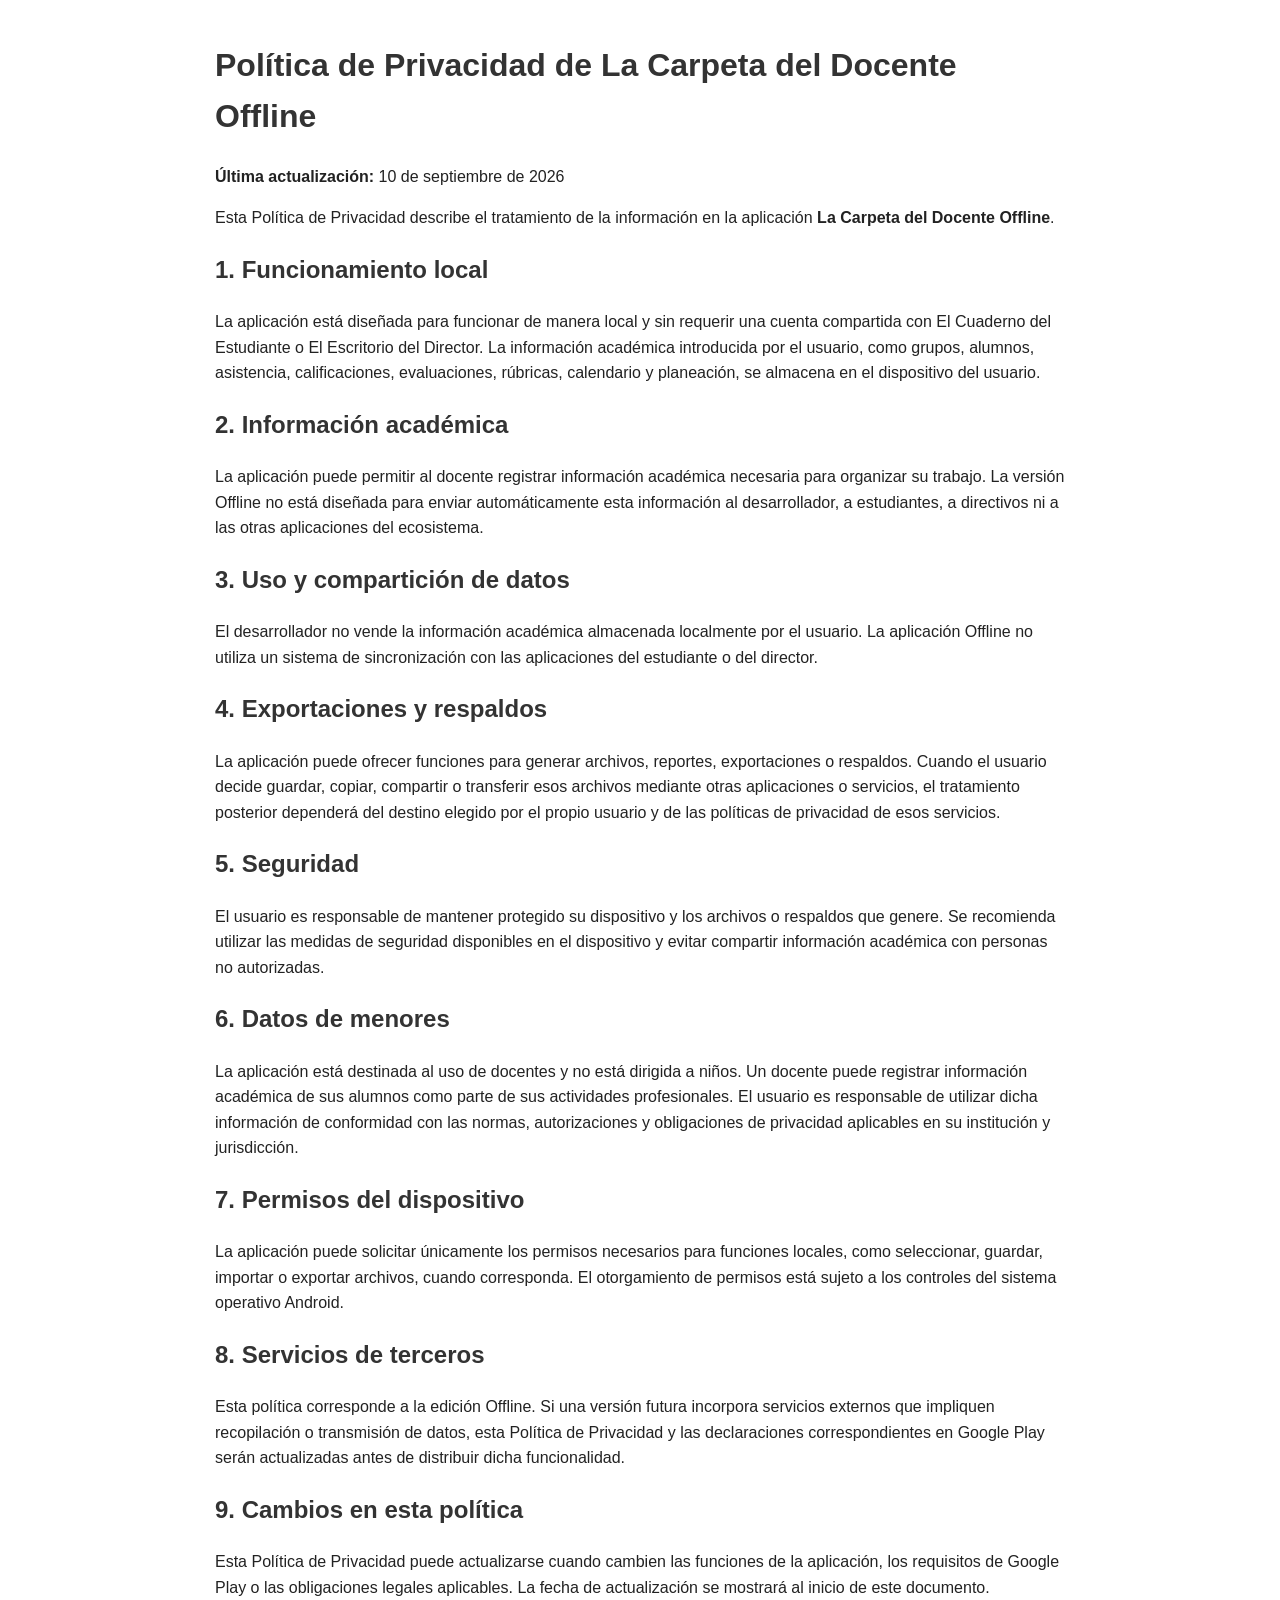
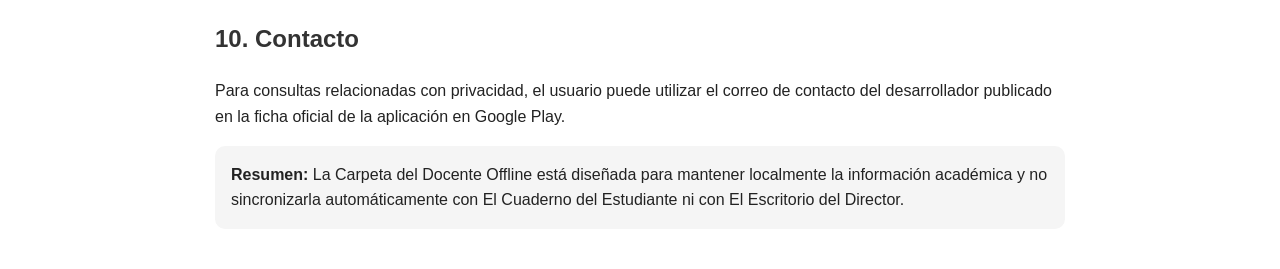
==== privacy-policy.html @ a7ffdde9 "Add privacy policy for Google Play" ====
<!doctype html>
<html lang="es">
<head>
<meta charset="utf-8">
<meta name="viewport" content="width=device-width,initial-scale=1">
<title>Política de Privacidad - La Carpeta del Docente Offline</title>
<style>body{font-family:Arial,sans-serif;max-width:850px;margin:40px auto;padding:0 20px;line-height:1.6;color:#222}h1,h2{color:#333}.box{background:#f5f5f5;padding:16px;border-radius:10px}</style>
</head>
<body>
<h1>Política de Privacidad de La Carpeta del Docente Offline</h1>
<p><strong>Última actualización:</strong> 10 de septiembre de 2026</p>
<p>Esta Política de Privacidad describe el tratamiento de la información en la aplicación <strong>La Carpeta del Docente Offline</strong>.</p>
<h2>1. Funcionamiento local</h2>
<p>La aplicación está diseñada para funcionar de manera local y sin requerir una cuenta compartida con El Cuaderno del Estudiante o El Escritorio del Director. La información académica introducida por el usuario, como grupos, alumnos, asistencia, calificaciones, evaluaciones, rúbricas, calendario y planeación, se almacena en el dispositivo del usuario.</p>
<h2>2. Información académica</h2>
<p>La aplicación puede permitir al docente registrar información académica necesaria para organizar su trabajo. La versión Offline no está diseñada para enviar automáticamente esta información al desarrollador, a estudiantes, a directivos ni a las otras aplicaciones del ecosistema.</p>
<h2>3. Uso y compartición de datos</h2>
<p>El desarrollador no vende la información académica almacenada localmente por el usuario. La aplicación Offline no utiliza un sistema de sincronización con las aplicaciones del estudiante o del director.</p>
<h2>4. Exportaciones y respaldos</h2>
<p>La aplicación puede ofrecer funciones para generar archivos, reportes, exportaciones o respaldos. Cuando el usuario decide guardar, copiar, compartir o transferir esos archivos mediante otras aplicaciones o servicios, el tratamiento posterior dependerá del destino elegido por el propio usuario y de las políticas de privacidad de esos servicios.</p>
<h2>5. Seguridad</h2>
<p>El usuario es responsable de mantener protegido su dispositivo y los archivos o respaldos que genere. Se recomienda utilizar las medidas de seguridad disponibles en el dispositivo y evitar compartir información académica con personas no autorizadas.</p>
<h2>6. Datos de menores</h2>
<p>La aplicación está destinada al uso de docentes y no está dirigida a niños. Un docente puede registrar información académica de sus alumnos como parte de sus actividades profesionales. El usuario es responsable de utilizar dicha información de conformidad con las normas, autorizaciones y obligaciones de privacidad aplicables en su institución y jurisdicción.</p>
<h2>7. Permisos del dispositivo</h2>
<p>La aplicación puede solicitar únicamente los permisos necesarios para funciones locales, como seleccionar, guardar, importar o exportar archivos, cuando corresponda. El otorgamiento de permisos está sujeto a los controles del sistema operativo Android.</p>
<h2>8. Servicios de terceros</h2>
<p>Esta política corresponde a la edición Offline. Si una versión futura incorpora servicios externos que impliquen recopilación o transmisión de datos, esta Política de Privacidad y las declaraciones correspondientes en Google Play serán actualizadas antes de distribuir dicha funcionalidad.</p>
<h2>9. Cambios en esta política</h2>
<p>Esta Política de Privacidad puede actualizarse cuando cambien las funciones de la aplicación, los requisitos de Google Play o las obligaciones legales aplicables. La fecha de actualización se mostrará al inicio de este documento.</p>
<h2>10. Contacto</h2>
<p>Para consultas relacionadas con privacidad, el usuario puede utilizar el correo de contacto del desarrollador publicado en la ficha oficial de la aplicación en Google Play.</p>
<div class="box"><strong>Resumen:</strong> La Carpeta del Docente Offline está diseñada para mantener localmente la información académica y no sincronizarla automáticamente con El Cuaderno del Estudiante ni con El Escritorio del Director.</div>
</body>
</html>
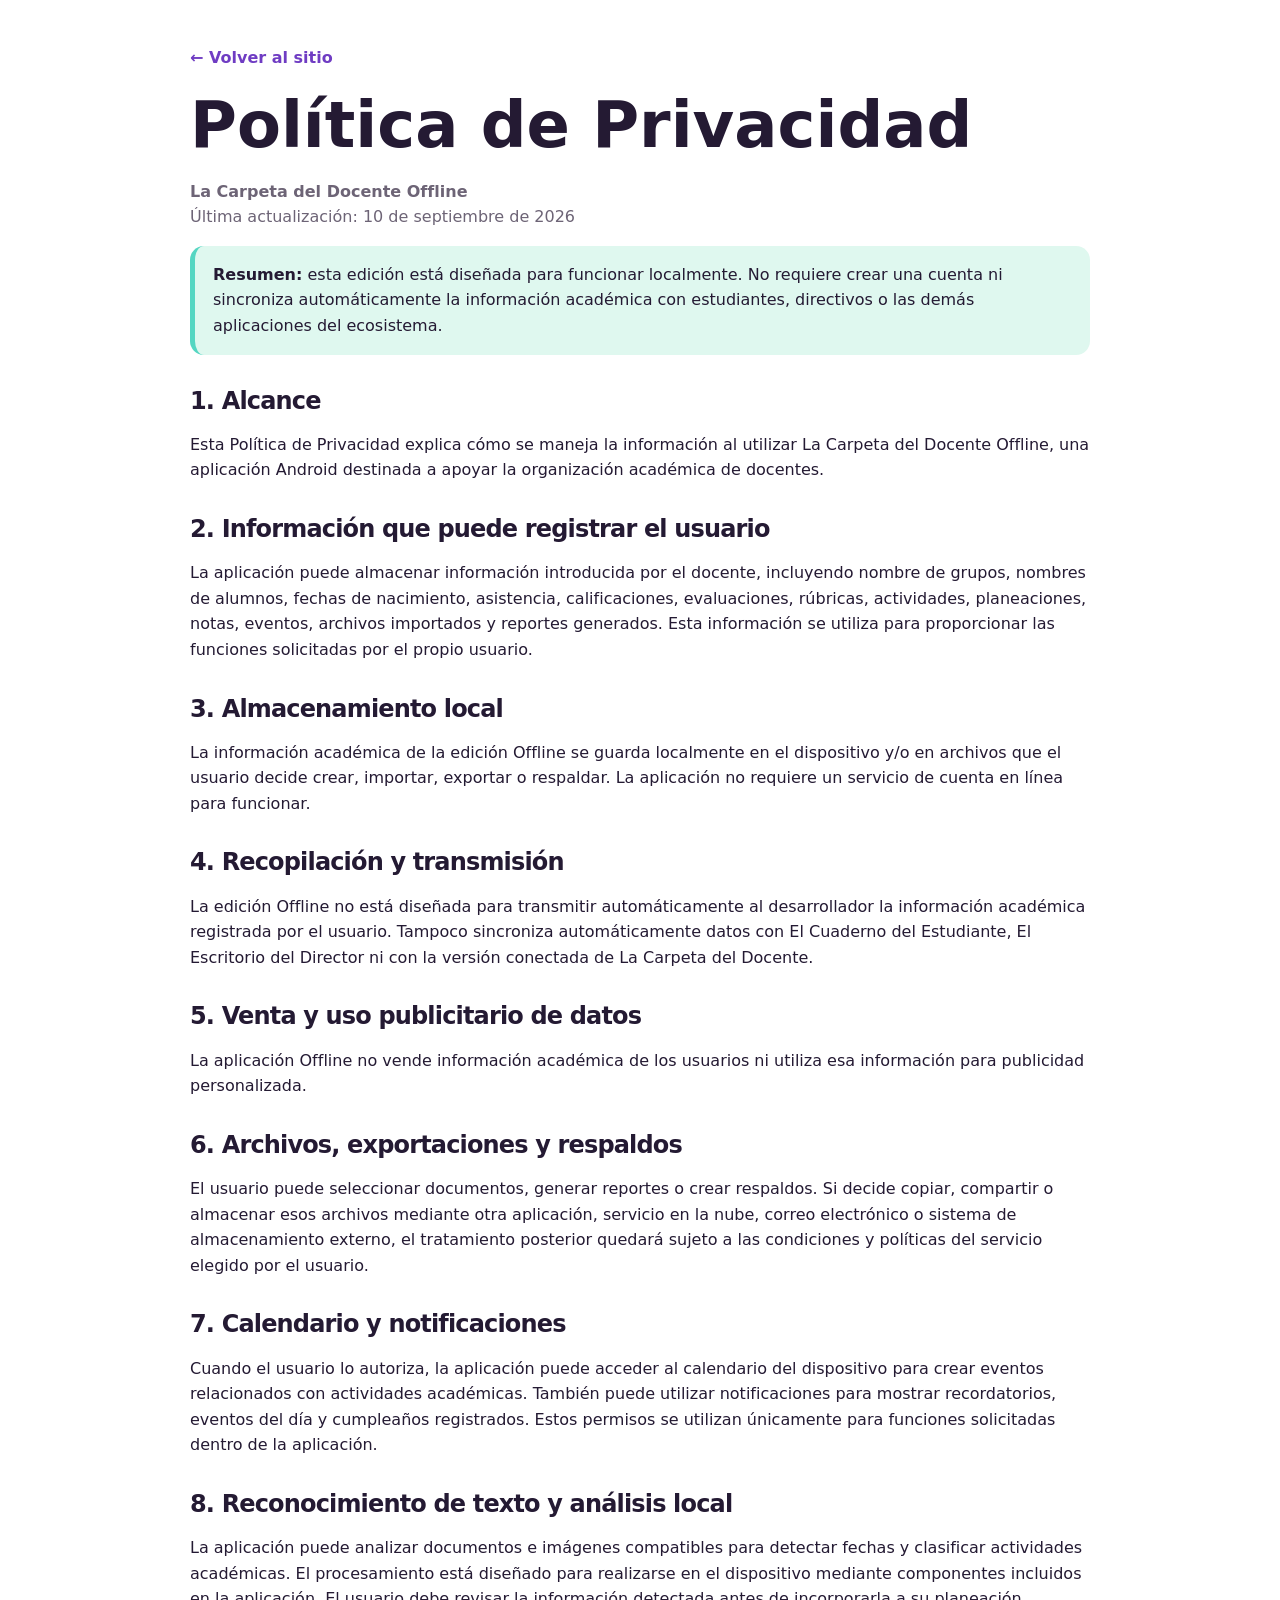
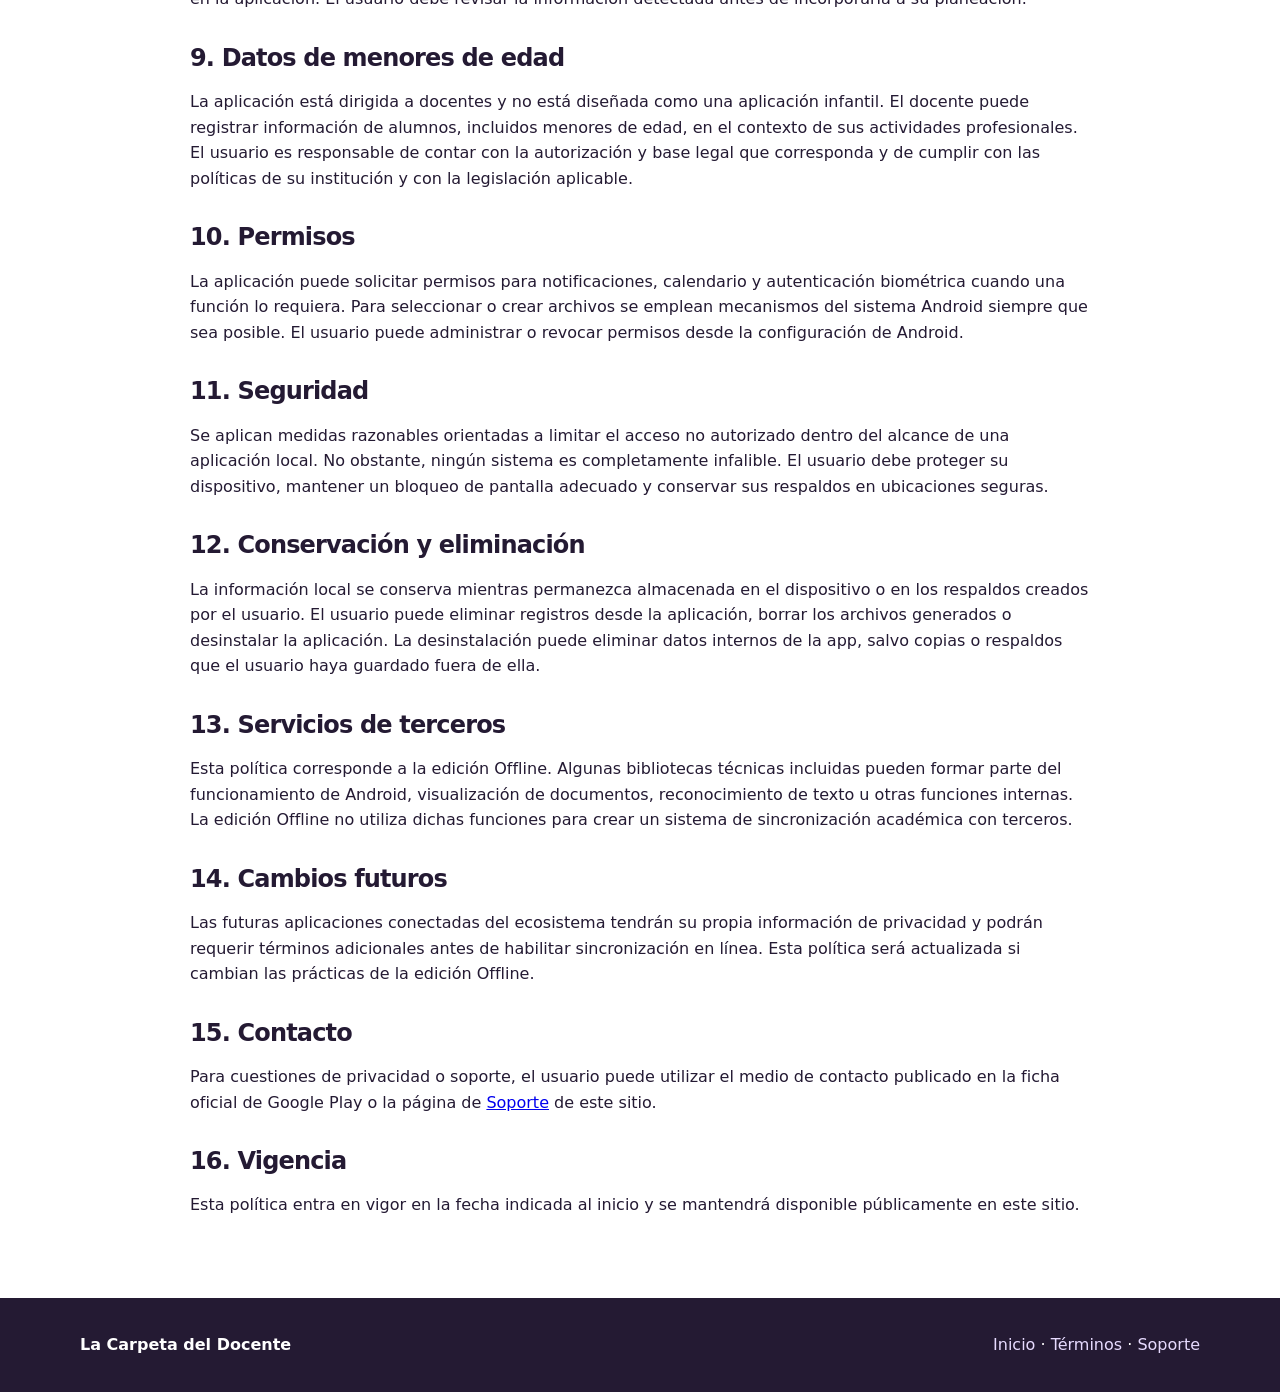
==== commit 2e593a22: "Expand privacy policy for Play Store" ====
--- a/privacy-policy.html
+++ b/privacy-policy.html
@@ -1,35 +1 @@
-<!doctype html>
-<html lang="es">
-<head>
-<meta charset="utf-8">
-<meta name="viewport" content="width=device-width,initial-scale=1">
-<title>Política de Privacidad - La Carpeta del Docente Offline</title>
-<style>body{font-family:Arial,sans-serif;max-width:850px;margin:40px auto;padding:0 20px;line-height:1.6;color:#222}h1,h2{color:#333}.box{background:#f5f5f5;padding:16px;border-radius:10px}</style>
-</head>
-<body>
-<h1>Política de Privacidad de La Carpeta del Docente Offline</h1>
-<p><strong>Última actualización:</strong> 10 de septiembre de 2026</p>
-<p>Esta Política de Privacidad describe el tratamiento de la información en la aplicación <strong>La Carpeta del Docente Offline</strong>.</p>
-<h2>1. Funcionamiento local</h2>
-<p>La aplicación está diseñada para funcionar de manera local y sin requerir una cuenta compartida con El Cuaderno del Estudiante o El Escritorio del Director. La información académica introducida por el usuario, como grupos, alumnos, asistencia, calificaciones, evaluaciones, rúbricas, calendario y planeación, se almacena en el dispositivo del usuario.</p>
-<h2>2. Información académica</h2>
-<p>La aplicación puede permitir al docente registrar información académica necesaria para organizar su trabajo. La versión Offline no está diseñada para enviar automáticamente esta información al desarrollador, a estudiantes, a directivos ni a las otras aplicaciones del ecosistema.</p>
-<h2>3. Uso y compartición de datos</h2>
-<p>El desarrollador no vende la información académica almacenada localmente por el usuario. La aplicación Offline no utiliza un sistema de sincronización con las aplicaciones del estudiante o del director.</p>
-<h2>4. Exportaciones y respaldos</h2>
-<p>La aplicación puede ofrecer funciones para generar archivos, reportes, exportaciones o respaldos. Cuando el usuario decide guardar, copiar, compartir o transferir esos archivos mediante otras aplicaciones o servicios, el tratamiento posterior dependerá del destino elegido por el propio usuario y de las políticas de privacidad de esos servicios.</p>
-<h2>5. Seguridad</h2>
-<p>El usuario es responsable de mantener protegido su dispositivo y los archivos o respaldos que genere. Se recomienda utilizar las medidas de seguridad disponibles en el dispositivo y evitar compartir información académica con personas no autorizadas.</p>
-<h2>6. Datos de menores</h2>
-<p>La aplicación está destinada al uso de docentes y no está dirigida a niños. Un docente puede registrar información académica de sus alumnos como parte de sus actividades profesionales. El usuario es responsable de utilizar dicha información de conformidad con las normas, autorizaciones y obligaciones de privacidad aplicables en su institución y jurisdicción.</p>
-<h2>7. Permisos del dispositivo</h2>
-<p>La aplicación puede solicitar únicamente los permisos necesarios para funciones locales, como seleccionar, guardar, importar o exportar archivos, cuando corresponda. El otorgamiento de permisos está sujeto a los controles del sistema operativo Android.</p>
-<h2>8. Servicios de terceros</h2>
-<p>Esta política corresponde a la edición Offline. Si una versión futura incorpora servicios externos que impliquen recopilación o transmisión de datos, esta Política de Privacidad y las declaraciones correspondientes en Google Play serán actualizadas antes de distribuir dicha funcionalidad.</p>
-<h2>9. Cambios en esta política</h2>
-<p>Esta Política de Privacidad puede actualizarse cuando cambien las funciones de la aplicación, los requisitos de Google Play o las obligaciones legales aplicables. La fecha de actualización se mostrará al inicio de este documento.</p>
-<h2>10. Contacto</h2>
-<p>Para consultas relacionadas con privacidad, el usuario puede utilizar el correo de contacto del desarrollador publicado en la ficha oficial de la aplicación en Google Play.</p>
-<div class="box"><strong>Resumen:</strong> La Carpeta del Docente Offline está diseñada para mantener localmente la información académica y no sincronizarla automáticamente con El Cuaderno del Estudiante ni con El Escritorio del Director.</div>
-</body>
-</html>+<!doctype html><html lang="es"><head><meta charset="utf-8"><meta name="viewport" content="width=device-width,initial-scale=1"><title>Política de Privacidad | La Carpeta del Docente Offline</title><link rel="stylesheet" href="styles.css"></head><body><main class="policy"><a class="toplink" href="index.html">← Volver al sitio</a><h1>Política de Privacidad</h1><p class="muted"><strong>La Carpeta del Docente Offline</strong><br>Última actualización: 10 de septiembre de 2026</p><div class="notice"><strong>Resumen:</strong> esta edición está diseñada para funcionar localmente. No requiere crear una cuenta ni sincroniza automáticamente la información académica con estudiantes, directivos o las demás aplicaciones del ecosistema.</div><h2>1. Alcance</h2><p>Esta Política de Privacidad explica cómo se maneja la información al utilizar La Carpeta del Docente Offline, una aplicación Android destinada a apoyar la organización académica de docentes.</p><h2>2. Información que puede registrar el usuario</h2><p>La aplicación puede almacenar información introducida por el docente, incluyendo nombre de grupos, nombres de alumnos, fechas de nacimiento, asistencia, calificaciones, evaluaciones, rúbricas, actividades, planeaciones, notas, eventos, archivos importados y reportes generados. Esta información se utiliza para proporcionar las funciones solicitadas por el propio usuario.</p><h2>3. Almacenamiento local</h2><p>La información académica de la edición Offline se guarda localmente en el dispositivo y/o en archivos que el usuario decide crear, importar, exportar o respaldar. La aplicación no requiere un servicio de cuenta en línea para funcionar.</p><h2>4. Recopilación y transmisión</h2><p>La edición Offline no está diseñada para transmitir automáticamente al desarrollador la información académica registrada por el usuario. Tampoco sincroniza automáticamente datos con El Cuaderno del Estudiante, El Escritorio del Director ni con la versión conectada de La Carpeta del Docente.</p><h2>5. Venta y uso publicitario de datos</h2><p>La aplicación Offline no vende información académica de los usuarios ni utiliza esa información para publicidad personalizada.</p><h2>6. Archivos, exportaciones y respaldos</h2><p>El usuario puede seleccionar documentos, generar reportes o crear respaldos. Si decide copiar, compartir o almacenar esos archivos mediante otra aplicación, servicio en la nube, correo electrónico o sistema de almacenamiento externo, el tratamiento posterior quedará sujeto a las condiciones y políticas del servicio elegido por el usuario.</p><h2>7. Calendario y notificaciones</h2><p>Cuando el usuario lo autoriza, la aplicación puede acceder al calendario del dispositivo para crear eventos relacionados con actividades académicas. También puede utilizar notificaciones para mostrar recordatorios, eventos del día y cumpleaños registrados. Estos permisos se utilizan únicamente para funciones solicitadas dentro de la aplicación.</p><h2>8. Reconocimiento de texto y análisis local</h2><p>La aplicación puede analizar documentos e imágenes compatibles para detectar fechas y clasificar actividades académicas. El procesamiento está diseñado para realizarse en el dispositivo mediante componentes incluidos en la aplicación. El usuario debe revisar la información detectada antes de incorporarla a su planeación.</p><h2>9. Datos de menores de edad</h2><p>La aplicación está dirigida a docentes y no está diseñada como una aplicación infantil. El docente puede registrar información de alumnos, incluidos menores de edad, en el contexto de sus actividades profesionales. El usuario es responsable de contar con la autorización y base legal que corresponda y de cumplir con las políticas de su institución y con la legislación aplicable.</p><h2>10. Permisos</h2><p>La aplicación puede solicitar permisos para notificaciones, calendario y autenticación biométrica cuando una función lo requiera. Para seleccionar o crear archivos se emplean mecanismos del sistema Android siempre que sea posible. El usuario puede administrar o revocar permisos desde la configuración de Android.</p><h2>11. Seguridad</h2><p>Se aplican medidas razonables orientadas a limitar el acceso no autorizado dentro del alcance de una aplicación local. No obstante, ningún sistema es completamente infalible. El usuario debe proteger su dispositivo, mantener un bloqueo de pantalla adecuado y conservar sus respaldos en ubicaciones seguras.</p><h2>12. Conservación y eliminación</h2><p>La información local se conserva mientras permanezca almacenada en el dispositivo o en los respaldos creados por el usuario. El usuario puede eliminar registros desde la aplicación, borrar los archivos generados o desinstalar la aplicación. La desinstalación puede eliminar datos internos de la app, salvo copias o respaldos que el usuario haya guardado fuera de ella.</p><h2>13. Servicios de terceros</h2><p>Esta política corresponde a la edición Offline. Algunas bibliotecas técnicas incluidas pueden formar parte del funcionamiento de Android, visualización de documentos, reconocimiento de texto u otras funciones internas. La edición Offline no utiliza dichas funciones para crear un sistema de sincronización académica con terceros.</p><h2>14. Cambios futuros</h2><p>Las futuras aplicaciones conectadas del ecosistema tendrán su propia información de privacidad y podrán requerir términos adicionales antes de habilitar sincronización en línea. Esta política será actualizada si cambian las prácticas de la edición Offline.</p><h2>15. Contacto</h2><p>Para cuestiones de privacidad o soporte, el usuario puede utilizar el medio de contacto publicado en la ficha oficial de Google Play o la página de <a href="support.html">Soporte</a> de este sitio.</p><h2>16. Vigencia</h2><p>Esta política entra en vigor en la fecha indicada al inicio y se mantendrá disponible públicamente en este sitio.</p></main><footer><div class="wrap footer"><strong>La Carpeta del Docente</strong><div><a href="index.html">Inicio</a> · <a href="terms.html">Términos</a> · <a href="support.html">Soporte</a></div></div></footer></body></html>
--- a/styles.css
+++ b/styles.css
@@ -0,0 +1 @@
+:root{--purple:#6f3cc3;--violet:#8f5de7;--lav:#ece2ff;--mint:#dff8ef;--turq:#55d6c2;--ink:#241a33;--muted:#6d6476;--white:#fff;--soft:#f8f5fc}*{box-sizing:border-box}html{scroll-behavior:smooth}body{margin:0;font-family:Inter,ui-sans-serif,system-ui,-apple-system,BlinkMacSystemFont,"Segoe UI",sans-serif;color:var(--ink);background:#fff;line-height:1.6}.wrap{width:min(1120px,calc(100% - 40px));margin:auto}.hero{overflow:hidden;background:linear-gradient(135deg,var(--lav),#fff 52%,var(--mint));padding-bottom:70px}.nav{display:flex;justify-content:space-between;align-items:center;padding:22px 0}.brand{font-weight:800;color:var(--purple);text-decoration:none}.links{display:flex;gap:20px;flex-wrap:wrap}.links a,.footer a{color:var(--ink);text-decoration:none}.hero-grid{display:grid;grid-template-columns:1.15fr .85fr;gap:56px;align-items:center;padding-top:50px}.pill,.status{display:inline-block;border-radius:999px;background:rgba(111,60,195,.1);color:var(--purple);padding:7px 12px;font-size:.82rem;font-weight:800}.hero h1{font-size:clamp(2.6rem,7vw,5.4rem);line-height:.97;margin:18px 0 22px;letter-spacing:-.05em}.lead,.section-intro{font-size:1.12rem;color:var(--muted);max-width:760px}.actions{display:flex;gap:12px;flex-wrap:wrap;margin-top:28px}.btn{padding:13px 18px;border-radius:14px;text-decoration:none;font-weight:800}.primary{background:var(--purple);color:#fff}.ghost{background:#fff;color:var(--purple);border:1px solid #d7c8ef}.visual{min-height:390px;position:relative;display:grid;place-items:center}.orb{position:absolute;border-radius:50%;filter:blur(2px)}.o1{width:230px;height:230px;background:var(--turq);top:10px;right:0;opacity:.45}.o2{width:200px;height:200px;background:var(--violet);bottom:0;left:0;opacity:.2}.card{background:rgba(255,255,255,.9);border:1px solid rgba(111,60,195,.12);box-shadow:0 18px 60px rgba(73,39,108,.11);border-radius:24px}.mock{position:relative;width:min(390px,100%);padding:28px;backdrop-filter:blur(12px)}.dotrow{display:flex;gap:7px;margin-bottom:26px}.dotrow i{width:9px;height:9px;border-radius:50%;background:var(--violet)}.mini{background:var(--soft);padding:10px 12px;border-radius:12px;margin-top:9px}.section{padding:82px 0}.soft{background:linear-gradient(180deg,#fbf8ff,#f3fffb)}.eyebrow{font-size:.78rem;letter-spacing:.16em;font-weight:900;color:var(--purple)}h2{font-size:clamp(2rem,4vw,3.2rem);line-height:1.05;margin:10px 0 18px;letter-spacing:-.035em}h3{margin-bottom:8px}.grid{display:grid;gap:20px;margin-top:34px}.three{grid-template-columns:repeat(3,1fr)}.feature,.soon{padding:25px}.feature>span{font-size:1.8rem}.soon{border-top:4px solid var(--turq)}.legal-card{display:grid;grid-template-columns:1fr .8fr;gap:40px;padding:34px;border-radius:28px;background:linear-gradient(135deg,var(--purple),#8761cf);color:#fff}.legal-card .eyebrow{color:var(--mint)}.legal-card p{color:#eee5fa}.doclinks{display:grid;gap:10px}.doclinks a{background:rgba(255,255,255,.12);padding:12px 14px;border-radius:12px;color:#fff;text-decoration:none;font-weight:700}.policy{width:min(900px,calc(100% - 40px));margin:45px auto 80px}.policy .toplink{color:var(--purple);text-decoration:none;font-weight:800}.policy h1{font-size:clamp(2.3rem,5vw,4.2rem);line-height:1;margin:22px 0}.policy h2{font-size:1.5rem;margin-top:34px}.notice{background:var(--mint);border-left:5px solid var(--turq);padding:16px 18px;border-radius:14px}.muted{color:var(--muted)}footer{background:#241a33;color:#fff;padding:34px 0}.footer{display:flex;justify-content:space-between;gap:30px;align-items:center}.footer a{color:#e7dbff}@media(max-width:800px){.links{display:none}.hero-grid,.three,.legal-card{grid-template-columns:1fr}.hero-grid{padding-top:25px}.visual{min-height:300px}.section{padding:60px 0}.footer{flex-direction:column;align-items:flex-start}.hero h1{font-size:3.3rem}}
